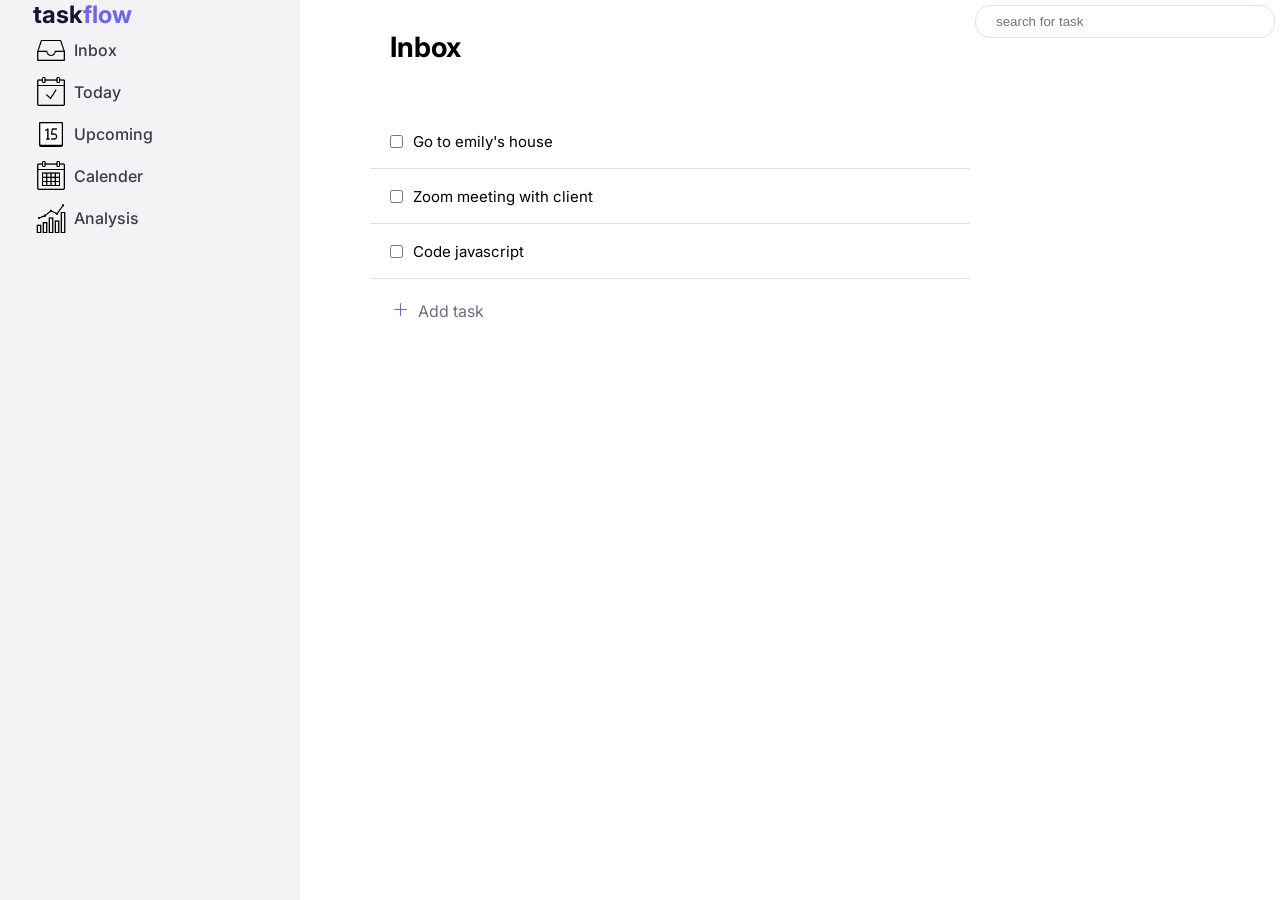
==== taskpage.html @ 3c9bb418 "update nav-bar sturctur and made use of semantic element" ====
<!doctype html>
<html lang="en">
  <head>
    <meta charset="UTF-8" />
    <meta name="viewport" content="width=device-width, initial-scale=1.0" />
    <link rel="preconnect" href="https://fonts.googleapis.com" />
    <link rel="preconnect" href="https://fonts.gstatic.com" crossorigin />
    <link
      href="https://fonts.googleapis.com/css2?family=Inter:ital,opsz,wght@0,14..32,100..900;1,14..32,100..900&display=swap"
      rel="stylesheet"
    />
    <link rel="stylesheet" href="styles/taskpage.css" />
    <title>Tasks</title>
  </head>
  <body>
    <main>
      <!-- OVERLAY CONTAINER AND SEARCH INPUT -->
      <div class="overlay-container hidden">
        <div class="overlay">
          <div class="">
            <input type="text" id="editing-input" placeholder="Edit Task" />
          </div>
          <button class="save">Save</button>
        </div>
      </div>

      <div class="delete-overlay-container">
        <div class="delete-overlay">
          <h5>Delete task ?</h5>
          <p class="js-delete-task">Zoom meeting with client</p>
          <div class="delete-button-container">
            <button class="cancel-delete">CANCEL</button>
            <button class="confirm-delete">DELETE</button>
          </div>
        </div>
      </div>

      <div class="search">
        <input type="text" placeholder="search for task" />
      </div>

      <div class="grid-container">
        <!-- NAV LINKS  -->
        <nav class="nav">
          <div class="logo-container">
            <h1 class="logo-heading">
              <span class="task-logo">task</span>flow
            </h1>
          </div>

          <a href="taskpage.html" target="_blank">
            <div class="nav-links">
              <img class="nav-icon" src="images/icons8-inbox-50.png" alt="" />
              <span> Inbox </span>
            </div>
          </a>
          <a href="taskpage.html" target="_blank">
            <div class="nav-links">
              <img class="nav-icon" src="images/icons8-today-50.png" alt="" />
              <span> Today </span>
            </div>
          </a>
          <a href="taskpage.html" target="_blank">
            <div class="nav-links">
              <img class="nav-icon" src="images/icons8-15-48.png" alt="" />
              <span>Upcoming</span>
            </div>
          </a>
          <a href="taskpage.html" target="_blank">
            <div class="nav-links">
              <img
                class="nav-icon"
                src="images/icons8-calendar-50.png"
                alt=""
              />
              <span>Calender</span>
            </div>
          </a>
          <a href="taskpage.html" target="_blank">
            <div class="nav-links">
              <img
                class="nav-icon"
                src="images/icons8-analysis-50.png"
                alt=""
              />
              <span>Analysis</span>
            </div>
          </a>
        </nav>

        <div class="main-content">
          <h2 class="main-content-heading">Inbox</h2>

          <button class="add-task hidden">+ Add task</button>

          <div class="js-content"></div>

          <button class="render-card-button">
            <div class="plus-sign-background">
              <div class="plus-sign">
                <svg width="13" height="13">
                  <path
                    fill="currentColor"
                    fill-rule="evenodd"
                    d="M6 6V.5a.5.5 0 0 1 1 0V6h5.5a.5.5 0 1 1 0 1H7v5.5a.5.5 0 1 1-1 0V7H.5a.5.5 0 0 1 0-1z"
                  ></path>
                </svg>
              </div>
            </div>
            <div class="button-placeholder">Add task</div>
          </button>

          <div class="add-task-card">
            <input type="text" id="todo" placeholder="+ Add task" />
            <button class="js-add-task">Add task</button>
          </div>
        </div>
      </div>
    </main>
    <script src="scripts/task-page.js"></script>
  </body>
</html>
---- styles/taskpage.css ----
* {
  padding: 0;
  margin: 0;
  box-sizing: border-box;
}

body {
  font-family: "Inter", sans-serif !important;
}

/* -------STYLY GUIDE ------- */
/* FONT-SIZES
h1: 61px;
h2: 49px;
h3: 39px;
h4: 31px;
h5: 25px;
p: 16px;
small: 13px;
thin: 10px;
  -------------TYPOGRAPHY-------------
  H1 800  
  H2 700
  H3 700
  H4 700
  H5 600
  P 500
  SM 400
  M 400

 -------------LINE-HEIGHT-------------
 1.1 for larger font-size
 1.3 for large font-size
 1.5 for regular text


*/

/* -------------- COLORS -------------- */
/* 
---primary: #6c63ff;
---primary-50:#ecefff;
---primary-100: #dde2ff;
---primary-200:  #c2c9ff;
---primary-300: #9ca5ff;
---primary-400: #7577ff;
---primary-600: #5036f5;
---primary-700: #452ad8;
---pirmary-800: #3825ae;
---primary-800: #312689;
---primary-950:#1e1650;

   --------- GRAYS  ---------
   --gray-50:#fafafa;
   --primary-100: #f3f3f6;
    --primary-200: #e2e2e9;
    --primary-300: #d3d2da;
    --primary-400: #aaa9b9;
    --primary-500: #6d6c7f;
    --primary-600: #4e4d60;
    --primary-700: #3c3b4a;
    --primary-800: #25252c;
    --primary-900: #16161d;
    --primary-950: #08080c;
 

*/
:root {
  --primary: #6c63ff;
  --gray-80: #e2e0f0;
  --gray-70: #d3d0ff;
  --black-80: #161433;
  --primary-50: #ecefff;
  --primary: #6c63ff;
  --primary-50: #ecefff;
  --primary-100: #dde2ff;
  --primary-200: #c2c9ff;
  --primary-300: #9ca5ff;
  --primary-400: #7577ff;
  --primary-600: #5036f5;
  --primary-700: #452ad8;
  --pirmary-800: #3825ae;
  --primary-800: #312689;
  --primary-950: #1e1650;
  /* GRAYS */
  --gray-50: #fafafa;
  --gray-100: #f3f3f6;
  --gray-200: #e2e2e9;
  --gray-300: #d3d2da;
  --gray-400: #aaa9b9;
  --gray-500: #6d6c7f;
  --gray-600: #4e4d60;
  --gray-700: #3c3b4a;
  --gray-800: #25252c;
  --gray-900: #16161d;
  --gray-950: #08080c;
}

h2,
h3,
h4 {
  font-weight: 700;
}
h2 {
  font-size: 49px;
}
h3 {
  font-size: 39px;
}
h4 {
  font-size: 31px;
}

h5 {
  font-size: 25px;
  font-weight: 600;
  line-height: 41px;
  padding-bottom: 20px;
}

p {
  font-weight: 400;
  font-size: 16px;
  line-height: 26px;
}

button {
  all: unset;

  display: flex;

  justify-content: center;
  align-items: center;
}

a {
  display: inline-block;
  text-decoration: none;
  color: var(--gray-700);
  width: 100%;
  font-size: 16px;
  font-weight: 500;
  /* font-family: "Segoe UI", Tahoma, Geneva, Verdana, sans-serif; */
  border: solid 1px var(--gray-100);
  transition: background-color 0.3s ease;
  padding: 5px;
  border-radius: 5px;
}

.nav img {
  width: 30px;
}

a:hover {
  background-color: var(--gray-300);
}

.nav-links {
  display: flex;
  align-items: center;

  gap: 8px;
  padding-left: 30px;
}
/* -----------------SEARCH-BOX-----------------  */
.search {
  float: right;
  margin: 5px;
  width: 300px;
}

.search input {
  display: inline-block;
  width: 100%;
  padding: 8px 20px;
  outline: none;

  border: 1px solid var(--gray-80);
  border-radius: 15px;
}

/* .grid-container {
  display: grid;
  grid-template-columns: 300px 1fr;
  max-width: 800px;
  grid-template-rows: 1fr;
  min-height: 100vh;
  gap: 10px;
} */

/* -----------------NAV AND NAV LINKS STYLES----------------- */

.nav {
  background-color: var(--gray-100);
  animation: expand 1s ease-in 0s 1 forwards;
  width: 100%;
  max-width: 300px;
  min-height: 100vh;
  background-color: var(--gray-100);
  /* position: fixed; */
  z-index: 1;
}

@keyframes slide-in-text {
  from {
    transform: translateX(-8rem);
    opacity: 0;
  }

  to {
    transform: translateX(0.5rem);
    opacity: 1;
  }
}

.grid-container {
  display: flex;
}
/* -----------------NAV LOGO-----------------  */
.logo-heading {
  color: var(--primary);
  /* animation: slide-in-text 1s ease-in 0.8s 1 forwards; */
  /* opacity: 0; */
  padding-left: 13px;
}
.task-logo {
  color: var(--black-80);
  /* animation: slide-in-text 1s ease-in 0.8s 1 forwards; */
  /* opacity: 0; */
}
/*----------------- MAIN PAGE AND CONTENT----------------- */
.main-content {
  padding-left: 70px;
  width: 100%;
  max-width: 800px;
}

.main-content-heading {
  padding-top: 30px;
  font-size: 28px;
  margin-left: 20px;
  padding-bottom: 30px;
}

/* -----------------CONTENT GENERATED BY JS INSIDE CONTENT DIV----------------- */
.tasks-container {
  border-bottom: 1px var(--gray-80) solid;
  padding: 15px 20px;
  display: flex;
  justify-content: space-between;
  align-items: center;
  cursor: pointer;
  transition: opacity 0.5s ease;
}

.checkbox-container {
  display: flex;
}
.check-box {
  cursor: pointer;
}
.task {
  padding-left: 10px;
  font-size: 15px;
}
#todo {
  width: 100%;
  padding: 10px;
  outline: 1px #e9e9e9;
  border-radius: 400px;
  border: 1px solid #dedede;
  letter-spacing: 1px;
  margin-bottom: 5px;
}

.add-task-card {
  width: 100%;
  border: #e2e0f0 solid 1px;
  min-height: 200px;
  position: relative;
  display: flex;
  align-items: center;
  padding: 30px;
  box-shadow: 5px 5px 5px rgba(0, 0, 0, 0.12);
  border-radius: 20px;
  opacity: 0;
  pointer-events: none;
  transition: all 0.5s ease;
}

#editing-input {
  width: 400px;
  padding: 10px;
  outline: 1px #e9e9e9;
  border-radius: 10px;
  border: 1px solid #dedede;
  letter-spacing: 1px;
  display: block;
}
.edit {
  display: inline-block;
  margin-right: 15px;
  cursor: pointer;
}
.edit-icon,
.delete-icon {
  width: 20px;
  opacity: 0;
  transform: translateX(10px);
  transition:
    opacity 0.4s ease,
    transform 0.4s ease;
  pointer-events: none;
}
#todo::placeholder {
  font-size: 12px;
  letter-spacing: 1px;
}

.overlay {
  max-width: 500px;
  box-shadow: 10px 10px 10px rgba(0, 0, 0, 0.12);
  background-color: #ffffff;
  border: 1px solid #dedede;
  padding: 30px;
  position: relative;
  height: 200px;
  display: flex;
  align-items: center;
  border-radius: 15px;
}

.delete-overlay {
  width: 90%;
  max-width: 500px;
  border: #e2e0f0 solid 1px;
  min-height: 150px;
  padding: 20px;
  /* box-shadow: 5px 5px 5px rgba(0, 0, 0, 0.12); */
  position: relative;
  border-radius: 15px;

  background-color: #f4f3fc;
}

.overlay-container {
  opacity: 0;
  pointer-events: none;
  transition: all 0.5s ease;
  background-color: rgba(0, 0, 0, 0.7);
  display: flex;
  justify-content: center;
  align-items: center;
  position: fixed;
  top: 0;
  left: 0;
  width: 100%;
  height: 100%;
  z-index: 999;
}

.delete-overlay-container {
  display: flex;
  justify-content: center;
  align-items: center;
  background-color: rgba(0, 0, 0, 0.7);
  position: fixed;
  top: 0;
  left: 0;
  width: 100%;
  height: 100%;
  z-index: 999;
  opacity: 0;
  pointer-events: none;
  transition: all 0.5s ease;
}
.delete-button-container {
  padding-top: 20px;
  display: flex;
  justify-content: end;
  gap: 10px;
  position: absolute;
  top: 90px;
  right: 5%;
}
.save {
  position: absolute;
  right: 10px;
  bottom: 10px;
  padding: 10px 20px;
  border: none;
  background-color: var(--primary);
  color: #fff;
  cursor: pointer;
  font-size: 12px;
}
.confirm-delete {
  cursor: pointer;
  color: var(--primary);

  font-weight: 500;
}
.cancel-delete {
  color: #b6b1ff;
  font-weight: 500;

  cursor: pointer;
}
.hidden {
  opacity: 0;
  pointer-events: none;
}

.show {
  pointer-events: all;
  opacity: 1;
}
.render-card-button {
  display: flex;
  /* align-items: center; */
  gap: 5px;
  /* border: 1px solid black; */
  cursor: pointer;
  padding-left: 10px;
  margin: 8px;
  padding: 10px;
  transition: all 0.5s ease-out;
}

.js-add-task {
  color: var(--primary);
  padding: 10px 30px;
  border-radius: 18px;
  border: #e2e0f0 1px solid;
  background-color: #fff;
  cursor: pointer;
  position: absolute;
  right: 15px;
  bottom: 15px;
  transition: all 0.5s ease;
}

.js-add-task:hover {
  background-color: var(--primary);
  color: #fff;
}

.plus-sign {
  color: var(--primary);
  font-size: 25px;
  transition: color 0.5s ease;

  display: grid;
  grid-template-columns: 1fr;
  /* border: 1px solid var(--primary); */

  align-content: center;
  align-items: center;
  justify-items: center;
  justify-content: center;
  width: 30px;
  height: 30px;
  border-radius: 50%;
  transition: all 0.5s ease;
}
.plus-sign-background {
  width: 25px;
  height: 25px;
  border-radius: 50%;
  background-color: #fff;
  display: flex;
  justify-content: center;
  align-items: center;
  /* border: 1px solid red; */
  transition: all 0.5s ease;
}
.button-placeholder {
  /* color: #a7a1ff; */
  color: var(--gray-500);
  transition: all 0.5s ease;
  padding-top: 2px;
}

.logo-container {
  display: flex;
  padding-left: 20px;
  width: 100px;
}

.logo-container > img {
  width: 100%;
  object-fit: cover;
}

@keyframes expand {
  from {
    width: 0px;
    opacity: 0;
  }
  to {
    width: 100%;
    opacity: 1;
  }
}
/* ------------- CLASSES USED BY JS  ------------- */
.finished-task {
  opacity: 0;
}

/* ------------ HOVER STYLES------------ */

.tasks-container:hover .delete-icon {
  opacity: 50%;
  pointer-events: auto;
  transform: translateX(0);
}
.tasks-container:hover .edit-icon {
  opacity: 50%;
  pointer-events: auto;
  transform: translateX(0);
}
.tasks-container:hover .delete-icon:active {
  transform: scale(1.5);
}

.render-card-button:hover .plus-sign-background {
  background-color: var(--primary);

  /* transform: scale(0.9); */
}
.render-card-button:hover .button-placeholder {
  color: var(--primary);
  /* transform: scale(1.1); */
  margin-left: 5px;
}

.render-card-button:hover .plus-sign {
  color: #fff;
}
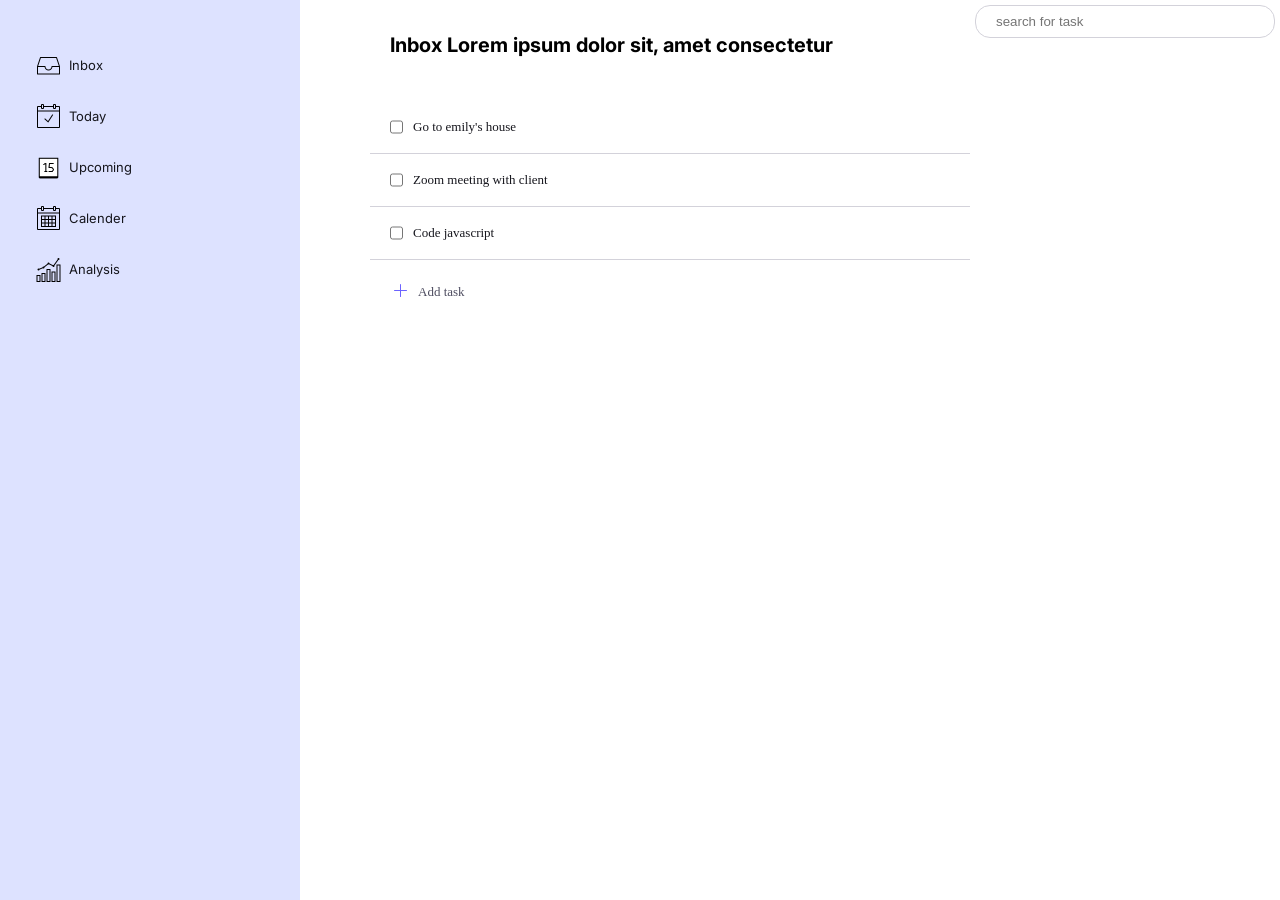
==== commit 47dfddf7: "added new font sizes using the type scale and used  rem for sizing" ====
--- a/taskpage.html
+++ b/taskpage.html
@@ -42,11 +42,11 @@
       <div class="grid-container">
         <!-- NAV LINKS  -->
         <nav class="nav">
-          <div class="logo-container">
+          <!-- <div class="logo-container">
             <h1 class="logo-heading">
               <span class="task-logo">task</span>flow
             </h1>
-          </div>
+          </div> -->
 
           <a href="taskpage.html" target="_blank">
             <div class="nav-links">
@@ -63,6 +63,7 @@
           <a href="taskpage.html" target="_blank">
             <div class="nav-links">
               <img class="nav-icon" src="images/icons8-15-48.png" alt="" />
+
               <span>Upcoming</span>
             </div>
           </a>
@@ -89,7 +90,9 @@
         </nav>
 
         <div class="main-content">
-          <h2 class="main-content-heading">Inbox</h2>
+          <h4 class="main-content-heading">
+            Inbox Lorem ipsum dolor sit, amet consectetur
+          </h4>
 
           <button class="add-task hidden">+ Add task</button>
 
--- a/styles/taskpage.css
+++ b/styles/taskpage.css
@@ -1,43 +1,21 @@
-* {
-  padding: 0;
-  margin: 0;
-  box-sizing: border-box;
-}
-
-body {
-  font-family: "Inter", sans-serif !important;
-}
-
-/* -------STYLY GUIDE ------- */
-/* FONT-SIZES
-h1: 61px;
-h2: 49px;
-h3: 39px;
-h4: 31px;
-h5: 25px;
-p: 16px;
-small: 13px;
-thin: 10px;
-  -------------TYPOGRAPHY-------------
-  H1 800  
-  H2 700
-  H3 700
-  H4 700
-  H5 600
-  P 500
-  SM 400
-  M 400
-
- -------------LINE-HEIGHT-------------
- 1.1 for larger font-size
- 1.3 for large font-size
- 1.5 for regular text
-
-
-*/
-
-/* -------------- COLORS -------------- */
 /* 
+--------------------- TYPOGRAPHY ---------------------
+FONT SIZES
+10px / 12px / 14px / 16px / 18px / 20px / 24px / 28px / 32px /
+
+FONT WEIGHTS 
+400 / 500 / 600 / 700 
+
+LINE HEIGHT 
+1.5 / 1.2 
+
+FONT FAMILY 
+Inter
+
+--------------------- COLORS --------------------- 
+PRIMARY 
+Base: #6c63FF (Light Purple)
+
 ---primary: #6c63ff;
 ---primary-50:#ecefff;
 ---primary-100: #dde2ff;
@@ -50,26 +28,24 @@
 ---primary-800: #312689;
 ---primary-950:#1e1650;
 
-   --------- GRAYS  ---------
-   --gray-50:#fafafa;
-   --primary-100: #f3f3f6;
-    --primary-200: #e2e2e9;
-    --primary-300: #d3d2da;
-    --primary-400: #aaa9b9;
-    --primary-500: #6d6c7f;
-    --primary-600: #4e4d60;
-    --primary-700: #3c3b4a;
-    --primary-800: #25252c;
-    --primary-900: #16161d;
-    --primary-950: #08080c;
- 
+GRAYS 
+
+--gray-50:#fafafa;
+--primary-100: #f3f3f6;
+--primary-200: #e2e2e9;
+--primary-300: #d3d2da;
+--primary-400: #aaa9b9;
+--primary-500: #6d6c7f;
+--primary-600: #4e4d60;
+--primary-700: #3c3b4a;
+--primary-800: #25252c;
+--primary-900: #16161d;
+--primary-950: #08080c;
+
 
 */
+
 :root {
-  --primary: #6c63ff;
-  --gray-80: #e2e0f0;
-  --gray-70: #d3d0ff;
-  --black-80: #161433;
   --primary-50: #ecefff;
   --primary: #6c63ff;
   --primary-50: #ecefff;
@@ -96,32 +72,86 @@
   --gray-950: #08080c;
 }
 
+* {
+  padding: 0;
+  margin: 0;
+  box-sizing: border-box;
+}
+
+html {
+  font-size: 62.5%;
+}
+
+/* --------- GLOBAL STYLES  --------- */
+
+h1,
 h2,
 h3,
 h4 {
+  line-height: 1.2;
   font-weight: 700;
+  font-family: "Inter", sans-serif;
+}
+
+p,
+a,
+h5,
+.small,
+.smallest,
+h4 {
+  line-height: 1.5;
+  font-family: "Inter", sans-serif;
+}
+
+h1 {
+  font-size: 3.2rem;
 }
 h2 {
-  font-size: 49px;
+  font-size: 2.8rem;
 }
 h3 {
-  font-size: 39px;
-}
+  font-size: 2.4rem;
+}
+
 h4 {
-  font-size: 31px;
+  font-size: 2rem;
 }
 
 h5 {
-  font-size: 25px;
+  font-size: 1.8rem;
   font-weight: 600;
-  line-height: 41px;
-  padding-bottom: 20px;
+}
+p {
+  font-size: 1.6rem;
+  font-weight: 500;
+  color: #0d00ff;
+}
+
+a {
+  font-size: 1.4rem;
+  font-weight: 400;
+}
+
+.small {
+  font-size: 1.2rem;
+  font-weight: 400;
+}
+.smallest {
+  font-size: 1rem;
+  font-weight: 400;
+}
+
+h5 {
+  font-size: 2.5rem;
+  font-weight: 600;
+  line-height: 1.3;
+  padding-bottom: 2.5rem;
 }
 
 p {
   font-weight: 400;
-  font-size: 16px;
-  line-height: 26px;
+  font-size: 1.6rem;
+  line-height: 1.5;
 }
 
 button {
@@ -136,23 +166,37 @@
 a {
   display: inline-block;
   text-decoration: none;
-  color: var(--gray-700);
-  width: 100%;
-  font-size: 16px;
-  font-weight: 500;
+  color: var(--gray-900);
+  width: 100%;
+  font-size: 1.3rem;
+  line-height: 1.5;
+  font-weight: 400;
   /* font-family: "Segoe UI", Tahoma, Geneva, Verdana, sans-serif; */
-  border: solid 1px var(--gray-100);
+  /* border: solid 1px var(--gray-100); */
   transition: background-color 0.3s ease;
-  padding: 5px;
+  padding: 0.8rem;
+  margin: 0.5rem 0rem;
   border-radius: 5px;
 }
 
+.nav {
+  background-color: var(--primary-100);
+  animation: expand 1s ease-in 0s 1 forwards;
+  width: 100%;
+  max-width: 300px;
+  min-height: 100vh;
+
+  padding: 4rem 1rem 0rem 0.8rem;
+  /* position: fixed; */
+  z-index: 1;
+}
+
 .nav img {
-  width: 30px;
+  width: 25px;
 }
 
 a:hover {
-  background-color: var(--gray-300);
+  background-color: var(--primary-50);
 }
 
 .nav-links {
@@ -160,7 +204,7 @@
   align-items: center;
 
   gap: 8px;
-  padding-left: 30px;
+  padding-left: 2rem;
 }
 /* -----------------SEARCH-BOX-----------------  */
 .search {
@@ -172,10 +216,10 @@
 .search input {
   display: inline-block;
   width: 100%;
-  padding: 8px 20px;
+  padding: 0.8rem 2rem;
   outline: none;
 
-  border: 1px solid var(--gray-80);
+  border: 1px solid var(--gray-300);
   border-radius: 15px;
 }
 
@@ -190,17 +234,6 @@
 
 /* -----------------NAV AND NAV LINKS STYLES----------------- */
 
-.nav {
-  background-color: var(--gray-100);
-  animation: expand 1s ease-in 0s 1 forwards;
-  width: 100%;
-  max-width: 300px;
-  min-height: 100vh;
-  background-color: var(--gray-100);
-  /* position: fixed; */
-  z-index: 1;
-}
-
 @keyframes slide-in-text {
   from {
     transform: translateX(-8rem);
@@ -224,28 +257,26 @@
   padding-left: 13px;
 }
 .task-logo {
-  color: var(--black-80);
   /* animation: slide-in-text 1s ease-in 0.8s 1 forwards; */
   /* opacity: 0; */
 }
 /*----------------- MAIN PAGE AND CONTENT----------------- */
 .main-content {
-  padding-left: 70px;
+  padding-left: 7rem;
   width: 100%;
   max-width: 800px;
 }
 
 .main-content-heading {
-  padding-top: 30px;
-  font-size: 28px;
-  margin-left: 20px;
-  padding-bottom: 30px;
+  padding-top: 3rem;
+  margin-left: 2rem;
+  padding-bottom: 3rem;
 }
 
 /* -----------------CONTENT GENERATED BY JS INSIDE CONTENT DIV----------------- */
 .tasks-container {
-  border-bottom: 1px var(--gray-80) solid;
-  padding: 15px 20px;
+  border-bottom: 1px var(--gray-300) solid;
+  padding: 1.5rem 2rem;
   display: flex;
   justify-content: space-between;
   align-items: center;
@@ -260,29 +291,31 @@
   cursor: pointer;
 }
 .task {
-  padding-left: 10px;
-  font-size: 15px;
+  padding-left: 1rem;
+  font-size: 1.3rem;
+  font-weight: 400;
+  color: var(--gray-900);
 }
 #todo {
   width: 100%;
-  padding: 10px;
-  outline: 1px #e9e9e9;
+  padding: 1rem;
+  outline: 1px var(--gray-300);
   border-radius: 400px;
-  border: 1px solid #dedede;
+  border: 1px solid var(--gray-300);
   letter-spacing: 1px;
   margin-bottom: 5px;
 }
 
 .add-task-card {
   width: 100%;
-  border: #e2e0f0 solid 1px;
-  min-height: 200px;
+  border: var(--gray-300) solid 1px;
+  min-height: 20rem;
   position: relative;
   display: flex;
   align-items: center;
-  padding: 30px;
+  padding: 3rem;
   box-shadow: 5px 5px 5px rgba(0, 0, 0, 0.12);
-  border-radius: 20px;
+  border-radius: 2rem;
   opacity: 0;
   pointer-events: none;
   transition: all 0.5s ease;
@@ -291,10 +324,10 @@
 #editing-input {
   width: 400px;
   padding: 10px;
-  outline: 1px #e9e9e9;
+  outline: 1px var(--gray-300);
   border-radius: 10px;
-  border: 1px solid #dedede;
-  letter-spacing: 1px;
+  border: 1px solid var(--gray-300);
+
   display: block;
 }
 .edit {
@@ -322,9 +355,9 @@
   box-shadow: 10px 10px 10px rgba(0, 0, 0, 0.12);
   background-color: #ffffff;
   border: 1px solid #dedede;
-  padding: 30px;
+  padding: 3rem;
   position: relative;
-  height: 200px;
+  height: 20rem;
   display: flex;
   align-items: center;
   border-radius: 15px;
@@ -333,9 +366,9 @@
 .delete-overlay {
   width: 90%;
   max-width: 500px;
-  border: #e2e0f0 solid 1px;
-  min-height: 150px;
-  padding: 20px;
+  border: var(--gray-300) solid 1px;
+  min-height: 15rem;
+  padding: 2rem;
   /* box-shadow: 5px 5px 5px rgba(0, 0, 0, 0.12); */
   position: relative;
   border-radius: 15px;
@@ -375,10 +408,10 @@
   transition: all 0.5s ease;
 }
 .delete-button-container {
-  padding-top: 20px;
+  padding-top: 2rem;
   display: flex;
   justify-content: end;
-  gap: 10px;
+  gap: 1rem;
   position: absolute;
   top: 90px;
   right: 5%;
@@ -387,12 +420,12 @@
   position: absolute;
   right: 10px;
   bottom: 10px;
-  padding: 10px 20px;
+  padding: 1rem 2rem;
   border: none;
   background-color: var(--primary);
   color: #fff;
   cursor: pointer;
-  font-size: 12px;
+  font-size: 1.2rem;
 }
 .confirm-delete {
   cursor: pointer;
@@ -418,21 +451,21 @@
 .render-card-button {
   display: flex;
   /* align-items: center; */
-  gap: 5px;
+  gap: 0.5rem;
   /* border: 1px solid black; */
   cursor: pointer;
-  padding-left: 10px;
-  margin: 8px;
-  padding: 10px;
+  padding-left: 1rem;
+  margin: 0.8rem;
+  padding: 1rem;
   transition: all 0.5s ease-out;
 }
 
 .js-add-task {
   color: var(--primary);
-  padding: 10px 30px;
+  padding: 1rem 3rem;
   border-radius: 18px;
-  border: #e2e0f0 1px solid;
-  background-color: #fff;
+  border: var(--gray-300) 1px solid;
+  background-color: var(--gray-100);
   cursor: pointer;
   position: absolute;
   right: 15px;
@@ -447,7 +480,7 @@
 
 .plus-sign {
   color: var(--primary);
-  font-size: 25px;
+  font-size: 2.5rem;
   transition: color 0.5s ease;
 
   display: grid;
@@ -476,7 +509,8 @@
 }
 .button-placeholder {
   /* color: #a7a1ff; */
-  color: var(--gray-500);
+  color: var(--gray-600);
+  font-size: 1.3rem;
   transition: all 0.5s ease;
   padding-top: 2px;
 }
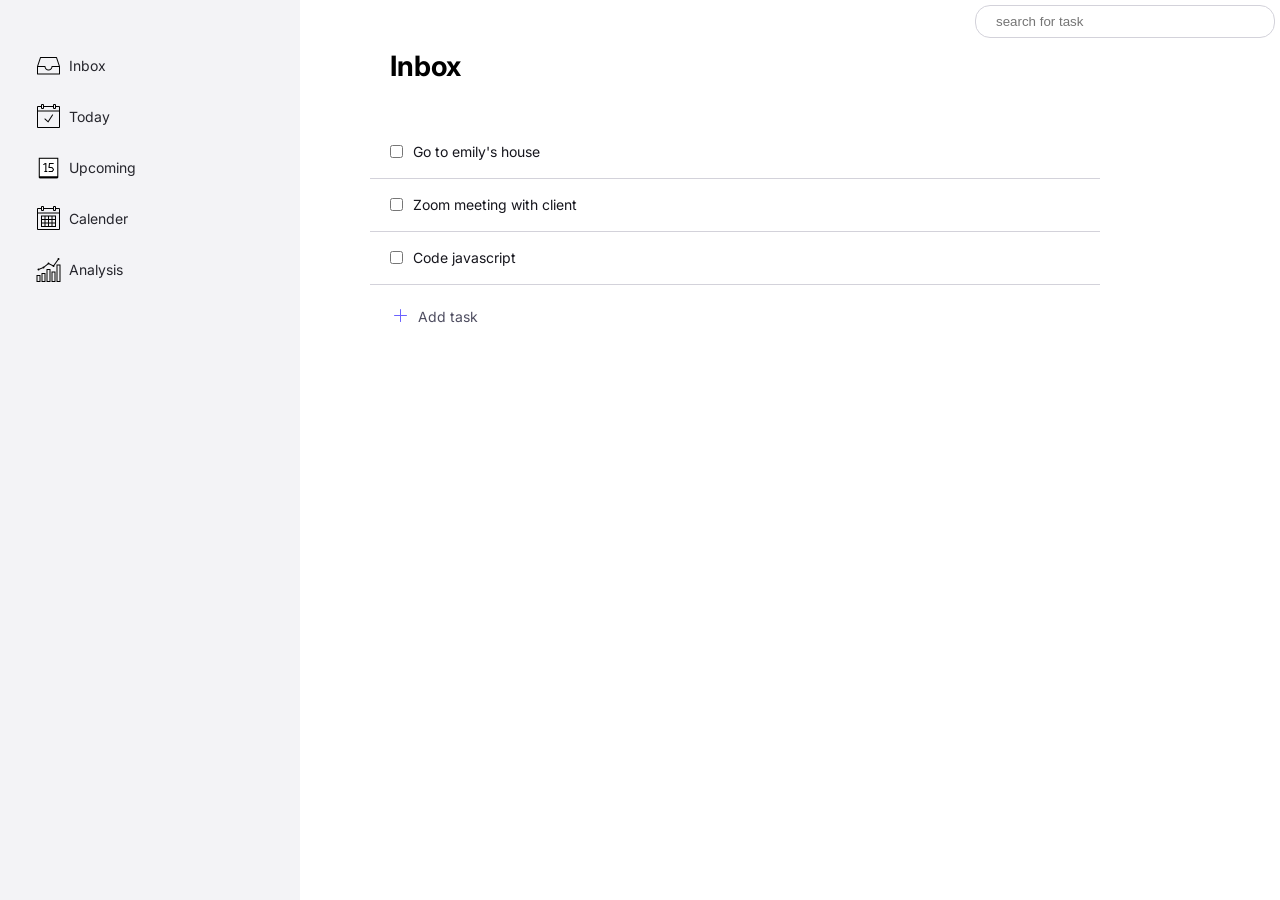
==== commit 21f3964d: "made the navbar fixed and removed grid container" ====
--- a/taskpage.html
+++ b/taskpage.html
@@ -39,84 +39,72 @@
         <input type="text" placeholder="search for task" />
       </div>
 
-      <div class="grid-container">
-        <!-- NAV LINKS  -->
-        <nav class="nav">
-          <!-- <div class="logo-container">
+      <!-- NAV LINKS  -->
+      <nav class="nav">
+        <!-- <div class="logo-container">
             <h1 class="logo-heading">
               <span class="task-logo">task</span>flow
             </h1>
           </div> -->
 
-          <a href="taskpage.html" target="_blank">
-            <div class="nav-links">
-              <img class="nav-icon" src="images/icons8-inbox-50.png" alt="" />
-              <span> Inbox </span>
+        <a href="taskpage.html" target="_blank">
+          <div class="nav-links">
+            <img class="nav-icon" src="images/icons8-inbox-50.png" alt="" />
+            <span> Inbox </span>
+          </div>
+        </a>
+        <a href="taskpage.html" target="_blank">
+          <div class="nav-links">
+            <img class="nav-icon" src="images/icons8-today-50.png" alt="" />
+            <span> Today </span>
+          </div>
+        </a>
+        <a href="taskpage.html" target="_blank">
+          <div class="nav-links">
+            <img class="nav-icon" src="images/icons8-15-48.png" alt="" />
+
+            <span>Upcoming</span>
+          </div>
+        </a>
+        <a href="taskpage.html" target="_blank">
+          <div class="nav-links">
+            <img class="nav-icon" src="images/icons8-calendar-50.png" alt="" />
+            <span>Calender</span>
+          </div>
+        </a>
+        <a href="taskpage.html" target="_blank">
+          <div class="nav-links">
+            <img class="nav-icon" src="images/icons8-analysis-50.png" alt="" />
+            <span>Analysis</span>
+          </div>
+        </a>
+      </nav>
+
+      <div class="main-content">
+        <h2 class="main-content-heading">Inbox</h2>
+
+        <button class="add-task hidden">+ Add task</button>
+
+        <div class="js-content"></div>
+
+        <button class="render-card-button">
+          <div class="plus-sign-background">
+            <div class="plus-sign">
+              <svg width="13" height="13">
+                <path
+                  fill="currentColor"
+                  fill-rule="evenodd"
+                  d="M6 6V.5a.5.5 0 0 1 1 0V6h5.5a.5.5 0 1 1 0 1H7v5.5a.5.5 0 1 1-1 0V7H.5a.5.5 0 0 1 0-1z"
+                ></path>
+              </svg>
             </div>
-          </a>
-          <a href="taskpage.html" target="_blank">
-            <div class="nav-links">
-              <img class="nav-icon" src="images/icons8-today-50.png" alt="" />
-              <span> Today </span>
-            </div>
-          </a>
-          <a href="taskpage.html" target="_blank">
-            <div class="nav-links">
-              <img class="nav-icon" src="images/icons8-15-48.png" alt="" />
+          </div>
+          <div class="button-placeholder">Add task</div>
+        </button>
 
-              <span>Upcoming</span>
-            </div>
-          </a>
-          <a href="taskpage.html" target="_blank">
-            <div class="nav-links">
-              <img
-                class="nav-icon"
-                src="images/icons8-calendar-50.png"
-                alt=""
-              />
-              <span>Calender</span>
-            </div>
-          </a>
-          <a href="taskpage.html" target="_blank">
-            <div class="nav-links">
-              <img
-                class="nav-icon"
-                src="images/icons8-analysis-50.png"
-                alt=""
-              />
-              <span>Analysis</span>
-            </div>
-          </a>
-        </nav>
-
-        <div class="main-content">
-          <h4 class="main-content-heading">
-            Inbox Lorem ipsum dolor sit, amet consectetur
-          </h4>
-
-          <button class="add-task hidden">+ Add task</button>
-
-          <div class="js-content"></div>
-
-          <button class="render-card-button">
-            <div class="plus-sign-background">
-              <div class="plus-sign">
-                <svg width="13" height="13">
-                  <path
-                    fill="currentColor"
-                    fill-rule="evenodd"
-                    d="M6 6V.5a.5.5 0 0 1 1 0V6h5.5a.5.5 0 1 1 0 1H7v5.5a.5.5 0 1 1-1 0V7H.5a.5.5 0 0 1 0-1z"
-                  ></path>
-                </svg>
-              </div>
-            </div>
-            <div class="button-placeholder">Add task</div>
-          </button>
-
-          <div class="add-task-card">
-            <input type="text" id="todo" placeholder="+ Add task" />
-            <button class="js-add-task">Add task</button>
-          </div>
+        <div class="add-task-card">
+          <input type="text" id="todo" placeholder="+ Add task" />
+          <button class="js-add-task">Add task</button>
         </div>
       </div>
     </main>
--- a/styles/taskpage.css
+++ b/styles/taskpage.css
@@ -71,6 +71,7 @@
   --gray-900: #16161d;
   --gray-950: #08080c;
 }
+/* --------- GLOBAL STYLES  --------- */
 
 * {
   padding: 0;
@@ -82,7 +83,10 @@
   font-size: 62.5%;
 }
 
-/* --------- GLOBAL STYLES  --------- */
+body {
+  font-family: "Inter", sans-serif;
+  /* background-color: var(--gray-50); */
+}
 
 h1,
 h2,
@@ -124,7 +128,6 @@
 p {
   font-size: 1.6rem;
   font-weight: 500;
-  color: #0d00ff;
 }
 
 a {
@@ -141,19 +144,6 @@
   font-weight: 400;
 }
 
-h5 {
-  font-size: 2.5rem;
-  font-weight: 600;
-  line-height: 1.3;
-  padding-bottom: 2.5rem;
-}
-
-p {
-  font-weight: 400;
-  font-size: 1.6rem;
-  line-height: 1.5;
-}
-
 button {
   all: unset;
 
@@ -166,13 +156,9 @@
 a {
   display: inline-block;
   text-decoration: none;
-  color: var(--gray-900);
-  width: 100%;
-  font-size: 1.3rem;
-  line-height: 1.5;
-  font-weight: 400;
-  /* font-family: "Segoe UI", Tahoma, Geneva, Verdana, sans-serif; */
-  /* border: solid 1px var(--gray-100); */
+  color: var(--gray-800);
+  width: 100%;
+
   transition: background-color 0.3s ease;
   padding: 0.8rem;
   margin: 0.5rem 0rem;
@@ -180,15 +166,15 @@
 }
 
 .nav {
-  background-color: var(--primary-100);
+  background-color: var(--gray-100);
   animation: expand 1s ease-in 0s 1 forwards;
   width: 100%;
   max-width: 300px;
   min-height: 100vh;
 
   padding: 4rem 1rem 0rem 0.8rem;
-  /* position: fixed; */
-  z-index: 1;
+  position: fixed;
+  /* z-index: 1; */
 }
 
 .nav img {
@@ -196,7 +182,7 @@
 }
 
 a:hover {
-  background-color: var(--primary-50);
+  background-color: var(--gray-200);
 }
 
 .nav-links {
@@ -223,15 +209,6 @@
   border-radius: 15px;
 }
 
-/* .grid-container {
-  display: grid;
-  grid-template-columns: 300px 1fr;
-  max-width: 800px;
-  grid-template-rows: 1fr;
-  min-height: 100vh;
-  gap: 10px;
-} */
-
 /* -----------------NAV AND NAV LINKS STYLES----------------- */
 
 @keyframes slide-in-text {
@@ -246,29 +223,20 @@
   }
 }
 
-.grid-container {
-  display: flex;
-}
-/* -----------------NAV LOGO-----------------  */
-.logo-heading {
-  color: var(--primary);
-  /* animation: slide-in-text 1s ease-in 0.8s 1 forwards; */
-  /* opacity: 0; */
-  padding-left: 13px;
-}
-.task-logo {
-  /* animation: slide-in-text 1s ease-in 0.8s 1 forwards; */
-  /* opacity: 0; */
-}
+.flex-container {
+  display: flex;
+}
+
 /*----------------- MAIN PAGE AND CONTENT----------------- */
 .main-content {
   padding-left: 7rem;
   width: 100%;
   max-width: 800px;
+  margin-left: 300px;
 }
 
 .main-content-heading {
-  padding-top: 3rem;
+  padding-top: 5rem;
   margin-left: 2rem;
   padding-bottom: 3rem;
 }
@@ -292,7 +260,7 @@
 }
 .task {
   padding-left: 1rem;
-  font-size: 1.3rem;
+  font-size: 1.4rem;
   font-weight: 400;
   color: var(--gray-900);
 }
@@ -346,7 +314,7 @@
   pointer-events: none;
 }
 #todo::placeholder {
-  font-size: 12px;
+  font-size: 1.2rem;
   letter-spacing: 1px;
 }
 
@@ -354,7 +322,7 @@
   max-width: 500px;
   box-shadow: 10px 10px 10px rgba(0, 0, 0, 0.12);
   background-color: #ffffff;
-  border: 1px solid #dedede;
+  border: 1px solid var(--gray-300);
   padding: 3rem;
   position: relative;
   height: 20rem;
@@ -450,9 +418,7 @@
 }
 .render-card-button {
   display: flex;
-  /* align-items: center; */
   gap: 0.5rem;
-  /* border: 1px solid black; */
   cursor: pointer;
   padding-left: 1rem;
   margin: 0.8rem;
@@ -480,7 +446,8 @@
 
 .plus-sign {
   color: var(--primary);
-  font-size: 2.5rem;
+  font-size: 2.8rem;
+  font-weight: 700;
   transition: color 0.5s ease;
 
   display: grid;
@@ -504,14 +471,14 @@
   display: flex;
   justify-content: center;
   align-items: center;
-  /* border: 1px solid red; */
   transition: all 0.5s ease;
 }
 .button-placeholder {
   /* color: #a7a1ff; */
   color: var(--gray-600);
-  font-size: 1.3rem;
-  transition: all 0.5s ease;
+  font-size: 1.4rem;
+  font-weight: 400;
+  transition: all 0.5s;
   padding-top: 2px;
 }
 
@@ -564,7 +531,7 @@
 }
 .render-card-button:hover .button-placeholder {
   color: var(--primary);
-  /* transform: scale(1.1); */
+
   margin-left: 5px;
 }
 
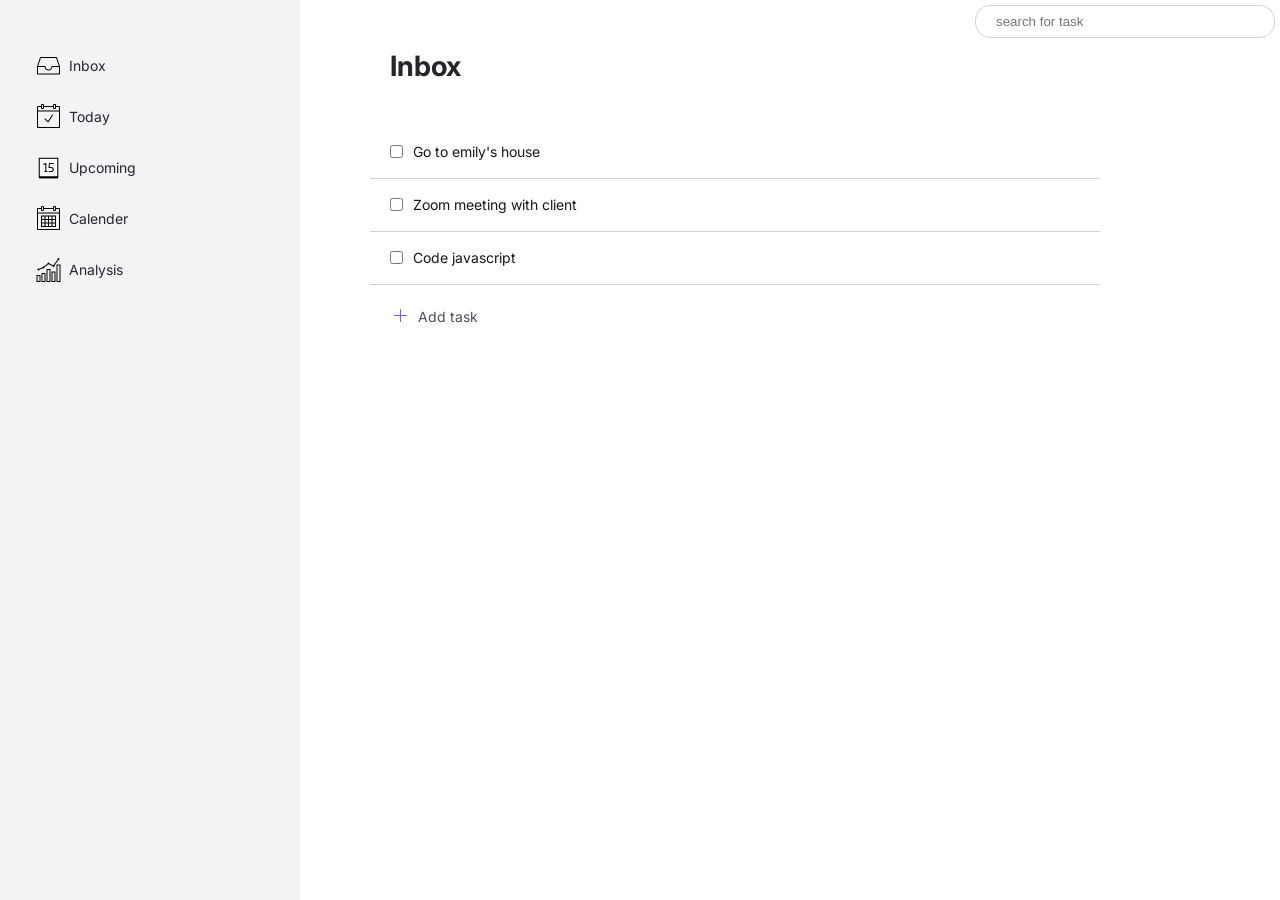
==== commit 7fb4b552: "made ui adjustment  to edit and add task overlay" ====
--- a/taskpage.html
+++ b/taskpage.html
@@ -17,6 +17,7 @@
       <!-- OVERLAY CONTAINER AND SEARCH INPUT -->
       <div class="overlay-container hidden">
         <div class="overlay">
+          <h5>Edit Task</h5>
           <div class="">
             <input type="text" id="editing-input" placeholder="Edit Task" />
           </div>
@@ -103,8 +104,22 @@
         </button>
 
         <div class="add-task-card">
+          <h4 class="add-task-heading">Add New Task</h4>
           <input type="text" id="todo" placeholder="+ Add task" />
-          <button class="js-add-task">Add task</button>
+          <button class="js-add-task">
+            <div class="plus-sign-background">
+              <div class="plus-sign">
+                <svg width="13" height="13">
+                  <path
+                    fill="currentColor"
+                    fill-rule="evenodd"
+                    d="M6 6V.5a.5.5 0 0 1 1 0V6h5.5a.5.5 0 1 1 0 1H7v5.5a.5.5 0 1 1-1 0V7H.5a.5.5 0 0 1 0-1z"
+                  ></path>
+                </svg>
+              </div>
+            </div>
+            <div class="button-placeholder">Add task</div>
+          </button>
         </div>
       </div>
     </main>
--- a/styles/taskpage.css
+++ b/styles/taskpage.css
@@ -95,6 +95,7 @@
   line-height: 1.2;
   font-weight: 700;
   font-family: "Inter", sans-serif;
+  color: var(--gray-800);
 }
 
 p,
@@ -265,25 +266,30 @@
   color: var(--gray-900);
 }
 #todo {
-  width: 100%;
+  width: 75%;
   padding: 1rem;
   outline: 1px var(--gray-300);
-  border-radius: 400px;
+  border-radius: 10px;
   border: 1px solid var(--gray-300);
+
   letter-spacing: 1px;
   margin-bottom: 5px;
+  /* background-color: var(--gray-50); */
+}
+.add-task-heading {
+  color: var(--gray-800);
 }
 
 .add-task-card {
-  width: 100%;
+  width: 75%;
   border: var(--gray-300) solid 1px;
   min-height: 20rem;
   position: relative;
   display: flex;
-  align-items: center;
-  padding: 3rem;
-  box-shadow: 5px 5px 5px rgba(0, 0, 0, 0.12);
-  border-radius: 2rem;
+  flex-direction: column;
+  gap: 3rem;
+  padding: 2.5rem;
+  border-radius: 15px;
   opacity: 0;
   pointer-events: none;
   transition: all 0.5s ease;
@@ -321,13 +327,15 @@
 .overlay {
   max-width: 500px;
   box-shadow: 10px 10px 10px rgba(0, 0, 0, 0.12);
-  background-color: #ffffff;
+  background-color: var(--gray-50);
   border: 1px solid var(--gray-300);
   padding: 3rem;
   position: relative;
   height: 20rem;
   display: flex;
-  align-items: center;
+  gap: 3rem;
+  flex-direction: column;
+
   border-radius: 15px;
 }
 
@@ -390,10 +398,18 @@
   bottom: 10px;
   padding: 1rem 2rem;
   border: none;
+  border-radius: 5px;
   background-color: var(--primary);
-  color: #fff;
+  color: var(--gray-50);
   cursor: pointer;
   font-size: 1.2rem;
+  font-family: "Inter", sans-serif;
+}
+.save:hover {
+  background-color: var(--primary-400);
+}
+.save:active {
+  background-color: var(--primary-600);
 }
 .confirm-delete {
   cursor: pointer;
@@ -428,20 +444,27 @@
 
 .js-add-task {
   color: var(--primary);
-  padding: 1rem 3rem;
-  border-radius: 18px;
-  border: var(--gray-300) 1px solid;
-  background-color: var(--gray-100);
+
+  font-size: 1.4rem;
+  font-weight: 400;
   cursor: pointer;
   position: absolute;
-  right: 15px;
-  bottom: 15px;
-  transition: all 0.5s ease;
-}
-
-.js-add-task:hover {
+  right: 30px;
+  bottom: 80px;
+  transition: all 0.5ms ease-in-out;
+}
+
+.js-add-task:hover .plus-sign-background {
   background-color: var(--primary);
-  color: #fff;
+  /* transform: scale(1.1); */
+  margin-right: 5px;
+}
+.js-add-task:hover .plus-sign {
+  color: var(--gray-50);
+}
+.js-add-task:hover .button-placeholder {
+  margin-right: 5px;
+  color: var(--primary);
 }
 
 .plus-sign {
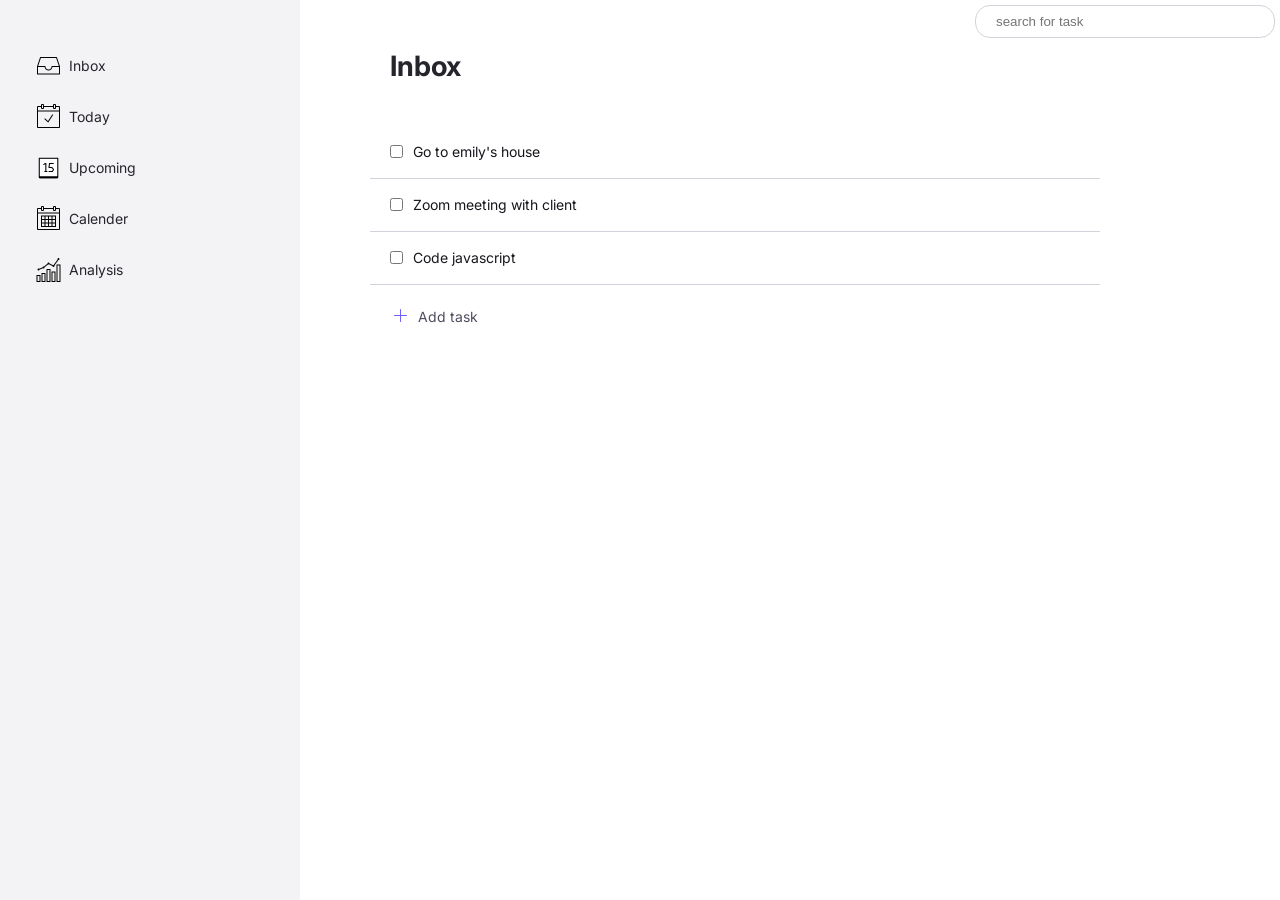
==== commit 0af57c5e: "feature: user can't add task if the input field is empty" ====
--- a/taskpage.html
+++ b/taskpage.html
@@ -28,7 +28,7 @@
       <div class="delete-overlay-container">
         <div class="delete-overlay">
           <h5>Delete task ?</h5>
-          <p class="js-delete-task">Zoom meeting with client</p>
+          <p class="js-delete-task"></p>
           <div class="delete-button-container">
             <button class="cancel-delete">CANCEL</button>
             <button class="confirm-delete">DELETE</button>
@@ -105,7 +105,7 @@
 
         <div class="add-task-card">
           <h4 class="add-task-heading">Add New Task</h4>
-          <input type="text" id="todo" placeholder="+ Add task" />
+          <input type="text" class="todo" placeholder="+ Add task" required />
           <button class="js-add-task">
             <div class="plus-sign-background">
               <div class="plus-sign">
--- a/styles/taskpage.css
+++ b/styles/taskpage.css
@@ -125,6 +125,7 @@
 h5 {
   font-size: 1.8rem;
   font-weight: 600;
+  color: var(--gray-800);
 }
 p {
   font-size: 1.6rem;
@@ -265,16 +266,15 @@
   font-weight: 400;
   color: var(--gray-900);
 }
-#todo {
+.todo {
   width: 75%;
   padding: 1rem;
   outline: 1px var(--gray-300);
   border-radius: 10px;
   border: 1px solid var(--gray-300);
-
+  pointer-events: none;
   letter-spacing: 1px;
   margin-bottom: 5px;
-  /* background-color: var(--gray-50); */
 }
 .add-task-heading {
   color: var(--gray-800);
@@ -345,13 +345,16 @@
   border: var(--gray-300) solid 1px;
   min-height: 15rem;
   padding: 2rem;
-  /* box-shadow: 5px 5px 5px rgba(0, 0, 0, 0.12); */
+
   position: relative;
   border-radius: 15px;
 
-  background-color: #f4f3fc;
-}
-
+  background-color: var(--gray-100);
+}
+.js-delete-task {
+  padding-top: 4rem;
+  font-size: 1.4rem;
+}
 .overlay-container {
   opacity: 0;
   pointer-events: none;
@@ -414,12 +417,14 @@
 .confirm-delete {
   cursor: pointer;
   color: var(--primary);
-
-  font-weight: 500;
+  font-size: 1.4rem;
+
+  font-weight: 400;
 }
 .cancel-delete {
   color: #b6b1ff;
-  font-weight: 500;
+  font-weight: 400;
+  font-size: 1.4rem;
 
   cursor: pointer;
 }
@@ -526,6 +531,7 @@
     opacity: 1;
   }
 }
+
 /* ------------- CLASSES USED BY JS  ------------- */
 .finished-task {
   opacity: 0;
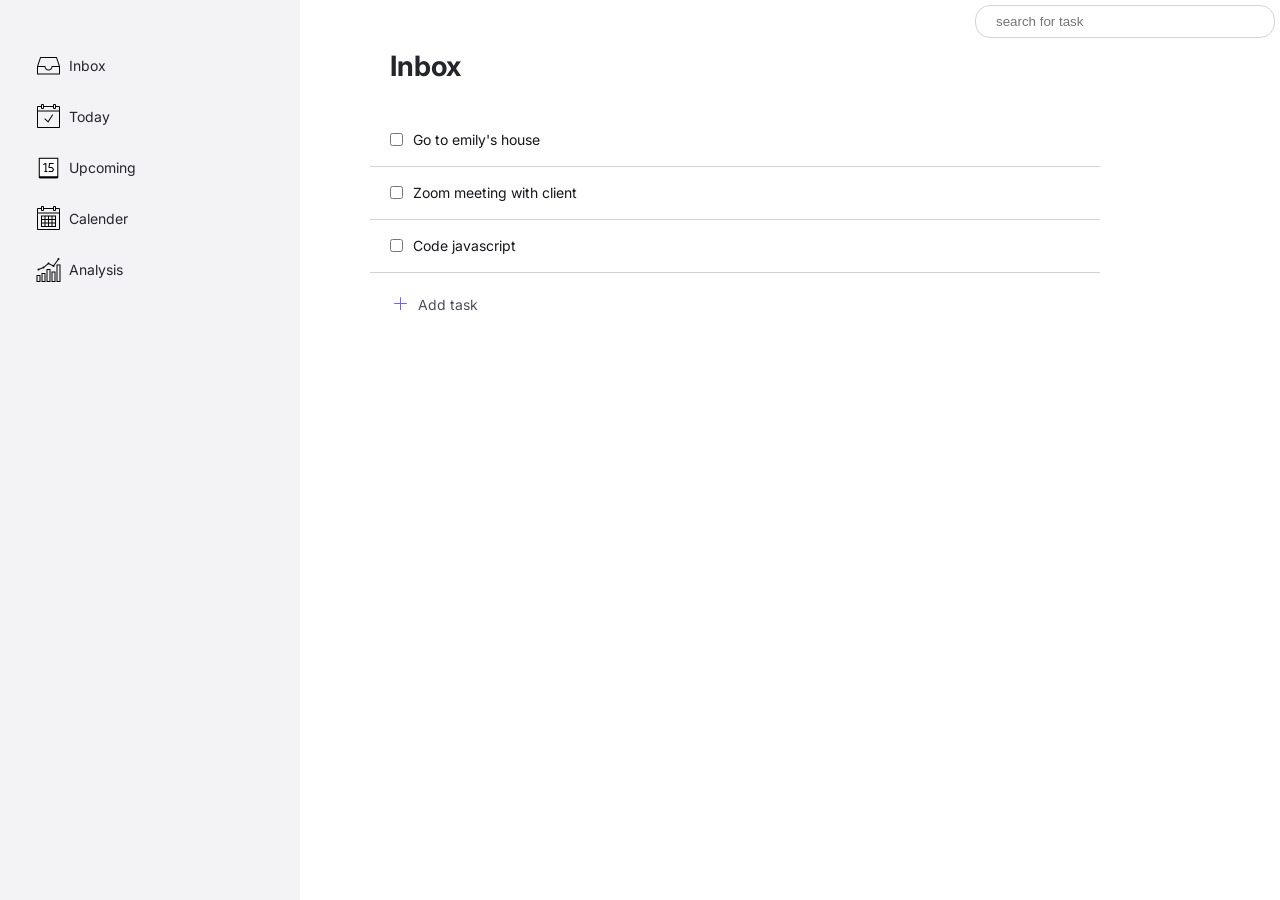
==== commit d3af2a1c: "added the finished task container" ====
--- a/taskpage.html
+++ b/taskpage.html
@@ -84,8 +84,6 @@
       <div class="main-content">
         <h2 class="main-content-heading">Inbox</h2>
 
-        <button class="add-task hidden">+ Add task</button>
-
         <div class="js-content"></div>
 
         <button class="render-card-button">
@@ -122,6 +120,10 @@
           </button>
         </div>
       </div>
+      <div class="seperator"></div>
+      <div class="finished-task-container">
+        <p></p>
+      </div>
     </main>
     <script src="scripts/task-page.js"></script>
   </body>
--- a/styles/taskpage.css
+++ b/styles/taskpage.css
@@ -234,7 +234,7 @@
   padding-left: 7rem;
   width: 100%;
   max-width: 800px;
-  margin-left: 300px;
+  margin-left: 30rem;
 }
 
 .main-content-heading {
@@ -531,6 +531,19 @@
     opacity: 1;
   }
 }
+/* .seperator {
+  height: 100px;
+  width: 100px;
+  background-color: var(--gray-400);
+  margin-left: 30rem;
+} */
+.finished-task-container {
+  max-width: 800px;
+  padding-left: 7rem;
+  padding-top: 2rem;
+  width: 100%;
+  margin-left: 30rem;
+}
 
 /* ------------- CLASSES USED BY JS  ------------- */
 .finished-task {
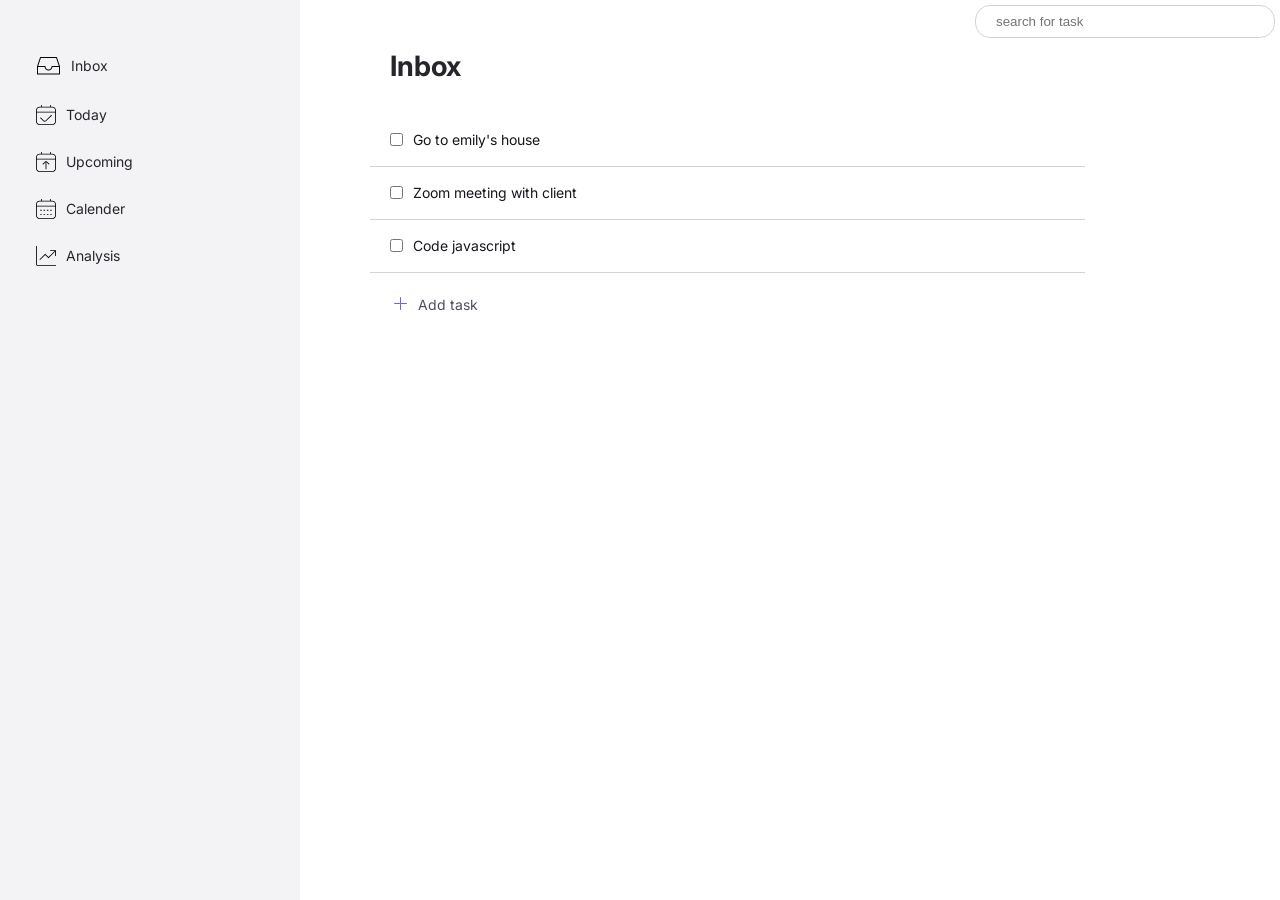
==== commit 8bda1817: "update ui for add-task-card" ====
--- a/taskpage.html
+++ b/taskpage.html
@@ -56,26 +56,30 @@
         </a>
         <a href="taskpage.html" target="_blank">
           <div class="nav-links">
-            <img class="nav-icon" src="images/icons8-today-50.png" alt="" />
+            <img class="nav-svg" src="images/calendar-check.svg" alt="" />
             <span> Today </span>
           </div>
         </a>
         <a href="taskpage.html" target="_blank">
           <div class="nav-links">
-            <img class="nav-icon" src="images/icons8-15-48.png" alt="" />
+            <img class="nav-svg" src="images/calendar-arrow-up.svg" alt="" />
 
             <span>Upcoming</span>
           </div>
         </a>
         <a href="taskpage.html" target="_blank">
           <div class="nav-links">
-            <img class="nav-icon" src="images/icons8-calendar-50.png" alt="" />
+            <img class="nav-svg" src="images/calendar.svg" alt="" />
             <span>Calender</span>
           </div>
         </a>
         <a href="taskpage.html" target="_blank">
           <div class="nav-links">
-            <img class="nav-icon" src="images/icons8-analysis-50.png" alt="" />
+            <img
+              class="nav-svg"
+              src="images/chart-line-up.svg"
+              alt="analysis"
+            />
             <span>Analysis</span>
           </div>
         </a>
@@ -102,27 +106,29 @@
         </button>
 
         <div class="add-task-card">
-          <h4 class="add-task-heading">Add New Task</h4>
-          <input type="text" class="todo" placeholder="+ Add task" required />
-          <button class="js-add-task">
-            <div class="plus-sign-background">
-              <div class="plus-sign">
-                <svg width="13" height="13">
-                  <path
-                    fill="currentColor"
-                    fill-rule="evenodd"
-                    d="M6 6V.5a.5.5 0 0 1 1 0V6h5.5a.5.5 0 1 1 0 1H7v5.5a.5.5 0 1 1-1 0V7H.5a.5.5 0 0 1 0-1z"
-                  ></path>
-                </svg>
-              </div>
+          <div class="todo-container">
+            <input type="text" class="todo" placeholder="Add task" required />
+          </div>
+          <div class="task-settings">
+            <div class="settings">
+              <img src="images/calendar-clock.svg" alt="calender-clock" /><span
+                >Date</span
+              >
             </div>
-            <div class="button-placeholder">Add task</div>
-          </button>
+            <div class="settings">
+              <img src="images/clock-five.svg" alt="" /> <span>Time</span>
+            </div>
+            <div class="settings">
+              <img src="images/flag.svg" alt="priority" />
+              <span>Priority</span>
+            </div>
+            <!-- <div class="settings"></div> -->
+          </div>
+          <div class="button-container">
+            <button class="js-cancel-task">Cancel</button>
+            <button class="js-add-task">Add task</button>
+          </div>
         </div>
-      </div>
-      <div class="seperator"></div>
-      <div class="finished-task-container">
-        <p></p>
       </div>
     </main>
     <script src="scripts/task-page.js"></script>
--- a/styles/taskpage.css
+++ b/styles/taskpage.css
@@ -179,9 +179,16 @@
   /* z-index: 1; */
 }
 
-.nav img {
+.nav-svg {
+  width: 20px;
+}
+
+.nav-icon {
   width: 25px;
 }
+/* .nav img {
+  width: 25px;
+} */
 
 a:hover {
   background-color: var(--gray-200);
@@ -191,7 +198,7 @@
   display: flex;
   align-items: center;
 
-  gap: 8px;
+  gap: 10px;
   padding-left: 2rem;
 }
 /* -----------------SEARCH-BOX-----------------  */
@@ -230,10 +237,13 @@
 }
 
 /*----------------- MAIN PAGE AND CONTENT----------------- */
+/* use flex box to center it */
 .main-content {
+  max-width: 800px;
+
   padding-left: 7rem;
-  width: 100%;
-  max-width: 800px;
+  padding-right: 1.5rem;
+  width: 100%;
   margin-left: 30rem;
 }
 
@@ -267,32 +277,70 @@
   color: var(--gray-900);
 }
 .todo {
-  width: 75%;
+  width: 100%;
   padding: 1rem;
   outline: 1px var(--gray-300);
-  border-radius: 10px;
-  border: 1px solid var(--gray-300);
+  border: none;
+  border-bottom: 1px solid var(--gray-300);
   pointer-events: none;
-  letter-spacing: 1px;
-  margin-bottom: 5px;
 }
 .add-task-heading {
   color: var(--gray-800);
 }
 
 .add-task-card {
-  width: 75%;
-  border: var(--gray-300) solid 1px;
-  min-height: 20rem;
-  position: relative;
-  display: flex;
-  flex-direction: column;
+  width: 100%;
+  border: var(--gray-400) solid 1px;
+  min-height: 10rem;
+  /* position: relative; */
+  /* display: flex;
+  flex-direction: column; */
   gap: 3rem;
-  padding: 2.5rem;
+  /* padding: 2.5rem; */
   border-radius: 15px;
   opacity: 0;
   pointer-events: none;
   transition: all 0.5s ease;
+}
+
+.todo-container {
+  padding: 2rem;
+  margin-bottom: 2rem;
+}
+.task-settings {
+  display: flex;
+  gap: 8px;
+  font-size: 12px;
+  color: var(--gray-500);
+  align-items: center;
+  padding: 0.5rem;
+  margin-bottom: 5px;
+}
+.settings {
+  border: 1px solid var(--gray-200);
+  padding: 0.5rem 1rem;
+  border-radius: 5px;
+  display: flex;
+  align-items: center;
+  gap: 5px;
+  cursor: pointer;
+  font-family: "Inter", sans-serif;
+  /* width: 50px; */
+}
+
+.settings:hover {
+  background-color: var(--gray-50);
+}
+.settings img {
+  width: 15px;
+}
+.button-container {
+  display: flex;
+  border-top: 1px solid var(--gray-200);
+  width: 100%;
+  padding: 1rem;
+  justify-content: flex-end;
+  gap: 10px;
 }
 
 #editing-input {
@@ -448,15 +496,33 @@
 }
 
 .js-add-task {
-  color: var(--primary);
-
-  font-size: 1.4rem;
-  font-weight: 400;
-  cursor: pointer;
-  position: absolute;
-  right: 30px;
-  bottom: 80px;
+  color: #fff;
+  font-size: 1.4rem;
+  font-weight: 400;
+  cursor: pointer;
+  padding: 0.8rem 1rem;
+  border-radius: 5px;
   transition: all 0.5ms ease-in-out;
+  background-color: var(--primary);
+  font-family: "Inter", sans-serif;
+}
+.js-add-task:hover {
+  background-color: var(--primary-600);
+}
+
+.js-cancel-task {
+  background-color: var(--gray-100);
+  color: var(--gray-600);
+  font-size: 1.4rem;
+  font-weight: 400;
+  cursor: pointer;
+  padding: 0.5rem 1rem;
+  border-radius: 5px;
+  font-family: "Inter", sans-serif;
+}
+.js-cancel-task:hover {
+  background-color: var(--gray-200);
+  color: var(--gray-700);
 }
 
 .js-add-task:hover .plus-sign-background {
@@ -531,12 +597,14 @@
     opacity: 1;
   }
 }
-/* .seperator {
-  height: 100px;
-  width: 100px;
+.seperator {
+  height: 1px;
+  width: 100%;
+  max-width: 800px;
   background-color: var(--gray-400);
   margin-left: 30rem;
-} */
+  transform: translate(9rem, -10rem);
+}
 .finished-task-container {
   max-width: 800px;
   padding-left: 7rem;
@@ -545,6 +613,12 @@
   margin-left: 30rem;
 }
 
+.completed-task {
+  color: var(--gray-400);
+  display: inline-block;
+  padding-left: 1rem;
+}
+
 /* ------------- CLASSES USED BY JS  ------------- */
 .finished-task {
   opacity: 0;
